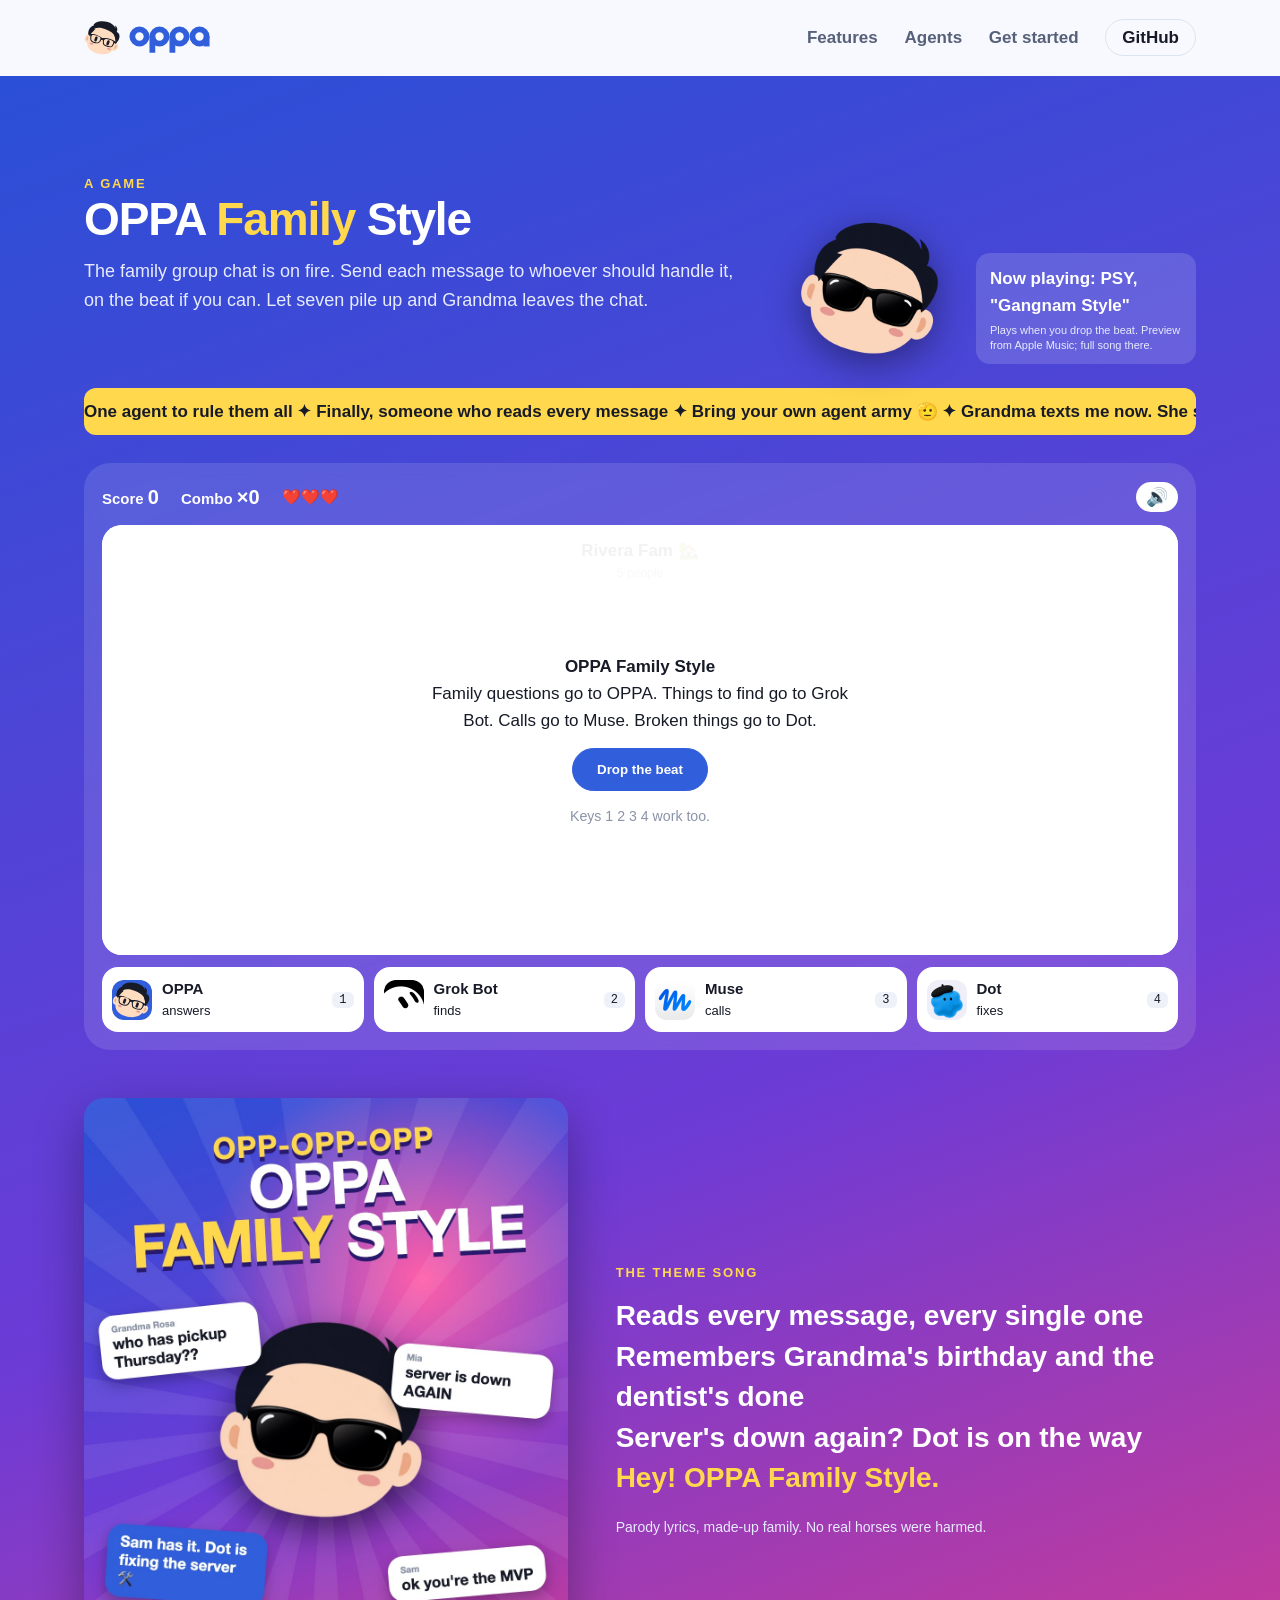
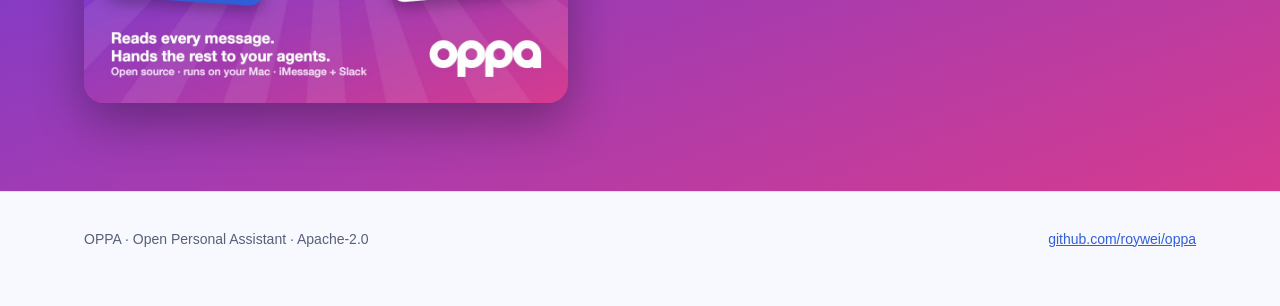
==== play.html @ af0b25fd "OPPA site: landing page, OPPA Family Style game, fun materials Co-Authored-By: Claude Opus 5.5 <nore" ====
<!doctype html>
<html lang="en">
<head>
<meta charset="utf-8">
<meta name="viewport" content="width=device-width, initial-scale=1">
<meta name="color-scheme" content="light dark">
<title>OPPA Family Style</title>
<meta name="description" content="A rhythm game: the family group chat is on fire, and you send every message to OPPA, Grok Bot, Muse or Dot.">
<meta property="og:title" content="OPPA · Your family's chief of staff">
<meta property="og:description" content="An open-source assistant that lives in your family group chat and runs on your own Mac.">
<meta property="og:image" content="https://roywei.github.io/oppa-site/media/og-1200x630.jpg">
<meta name="twitter:card" content="summary_large_image">
<link rel="icon" href="assets/oppa-icon.svg" type="image/svg+xml">
<link rel="stylesheet" href="assets/site.css">
</head>
<body>
<header class="wrap">
  <a href="index.html"><picture>
    <source srcset="assets/oppa-lockup-dark.svg" media="(prefers-color-scheme: dark)">
    <img src="assets/oppa-lockup-light.svg" alt="OPPA">
  </picture></a>
  <nav>
    <a href="index.html#features">Features</a>
    <a href="index.html#agents">Agents</a>
    <a href="index.html#start">Get started</a>
    <a class="star" href="https://github.com/roywei/oppa">GitHub</a>
  </nav>
</header>

<main>
<section id="family-style" class="fs fs-page">
  <div class="wrap">
    <div class="fs-head">
      <div>
        <div class="eyebrow">A game</div>
        <h2>OPPA <span>Family</span> Style</h2>
        <p class="section-lede">The family group chat is on fire. Send each message to whoever should handle it, on the beat if you can. Let seven pile up and Grandma leaves the chat.</p>
      </div>
      <div class="fs-side">
        <div class="fs-dancer" aria-hidden="true">
          <img class="fs-face" src="assets/oppa-face-shades.png" alt="">
        </div>
        <a class="fs-radio" href="https://music.apple.com/us/album/gangnam-style/1445144506?i=1445144527" target="_blank" rel="noopener">Now playing: PSY, "Gangnam Style"<small>Plays when you drop the beat. Preview from Apple Music; full song there.</small></a>
        <audio id="fs-song" src="https://audio-ssl.itunes.apple.com/itunes-assets/AudioPreview211/v4/00/53/c6/0053c6f7-6342-7a3d-37c5-60b896948bdb/mzaf_10727579274479911915.plus.aac.p.m4a" loop preload="none"></audio>
      </div>
    </div>

    <div class="fs-marquee" aria-hidden="true"><div>One agent to rule them all ✦ Finally, someone who reads every message ✦ Bring your own agent army 🫡 ✦ Grandma texts me now. She says please. ✦ Your Mac mini just got a job ✦ Inbox zero, family edition ✦ No new app. Just a new contact. ✦ One agent to rule them all ✦ Finally, someone who reads every message ✦ Bring your own agent army 🫡 ✦ Grandma texts me now. She says please. ✦ Your Mac mini just got a job ✦ Inbox zero, family edition ✦ No new app. Just a new contact. ✦ </div></div>
    <div class="fs-game" id="fs-game">
      <div class="fs-hud">
        <span>Score <b id="fs-score">0</b></span>
        <span>Combo <b id="fs-combo">×0</b></span>
        <span id="fs-lives">❤️❤️❤️</span>
        <button class="fs-mute" id="fs-mute" type="button" aria-label="Sound on or off">🔊</button>
      </div>
      <div class="fs-chat" id="fs-chat" aria-live="polite">
        <div class="fs-chat-head">Rivera Fam 🏡 <small id="fs-typing">5 people</small></div>
        <ol id="fs-queue"></ol>
        <div class="fs-banner" id="fs-banner">OPPA<br>FAMILY STYLE!</div>
        <div class="fs-start" id="fs-start">
          <p><b>OPPA Family Style</b><br>Family questions go to OPPA. Things to find go to Grok Bot. Calls go to Muse. Broken things go to Dot.</p>
          <button class="btn primary" id="fs-go" type="button">Drop the beat</button>
          <small>Keys 1 2 3 4 work too.</small>
        </div>
      </div>
      <div class="fs-pads">
        <button type="button" data-to="oppa"><img src="assets/oppa-icon.svg" alt=""><span><b>OPPA</b>answers</span><kbd>1</kbd></button>
        <button type="button" data-to="grok"><img src="assets/agent-grok-bot.png" alt=""><span><b>Grok Bot</b>finds</span><kbd>2</kbd></button>
        <button type="button" data-to="muse"><img src="assets/agent-muse.png" alt=""><span><b>Muse</b>calls</span><kbd>3</kbd></button>
        <button type="button" data-to="dot"><img src="assets/agent-dot.png" alt=""><span><b>Dot</b>fixes</span><kbd>4</kbd></button>
      </div>
    </div>

    <div class="fs-bottom">
      <img class="fs-poster" src="media/oppa-family-style-poster.jpg" alt="OPPA in sunglasses among family chat bubbles: who has pickup Thursday, server is down again, Sam has it and Dot is fixing the server. Headline: Opp-opp-opp, OPPA Family Style." loading="lazy">
      <div class="fs-lyrics">
        <div class="eyebrow">The theme song</div>
        <p>Reads every message, every single one<br>Remembers Grandma's birthday and the dentist's done<br>Server's down again? Dot is on the way<br><b>Hey! OPPA Family Style.</b></p>
        <p class="note">Parody lyrics, made-up family. No real horses were harmed.</p>
      </div>
    </div>
  </div>
</section>

<style>
.fs { background: linear-gradient(160deg, #2a4fd6, #6d3bd6 60%, #d63b8f); color: #fff; border-top: 0; }
.fs .section-lede, .fs .note { color: #e6ebff; }
.fs .eyebrow { color: #ffd84d; }
.fs h2 span { color: #ffd84d; }
.fs-side { display: flex; align-items: flex-end; gap: 18px; }
.fs-radio { display: block; width: 220px; padding: 12px 14px; border-radius: 14px; background: #ffffff26; color: #fff; font-weight: 700; text-decoration: none; }
.fs-radio:hover { background: #ffffff3d; }
.fs-radio small { display: block; margin-top: 4px; color: #e6ebff; font-size: 11px; font-weight: 500; line-height: 1.3; }
.fs-head { display: flex; align-items: center; justify-content: space-between; gap: 32px; }
.fs-dancer { position: relative; flex: none; width: 170px; height: 200px; }
.fs-face { position: absolute; bottom: 0; left: 10px; width: 150px; filter: drop-shadow(0 10px 18px #0006); animation: fs-ride .9091s infinite; animation-play-state: paused; }
.fs.playing .fs-face { animation-play-state: running; }
.fs.party .fs-face { animation-duration: .4545s; }
@keyframes fs-ride { 0% { transform: translate(-10px, 0) rotate(-4deg); } 25% { transform: translate(-10px, -18px) rotate(-4deg); } 50% { transform: translate(10px, 0) rotate(4deg); } 75% { transform: translate(10px, -18px) rotate(4deg); } 100% { transform: translate(-10px, 0) rotate(-4deg); } }

.fs-marquee { overflow: hidden; margin: 24px 0 0; padding: 10px 0; border-radius: 12px; background: #ffd84d; color: #171b27; font-weight: 800; white-space: nowrap; }
.fs-marquee div { display: inline-block; animation: fs-marquee 40s linear infinite; }
@keyframes fs-marquee { to { transform: translateX(-50%); } }
@media (prefers-reduced-motion: reduce) { .fs-marquee div { animation: none; } }
.fs-game { margin-top: 28px; padding: 18px; border-radius: 26px; background: #ffffff1f; backdrop-filter: blur(8px); }
.fs-hud { display: flex; align-items: center; gap: 22px; margin-bottom: 12px; font-size: 15px; font-weight: 600; }
.fs-hud b { font-size: 20px; }
.fs-mute { margin-left: auto; padding: 4px 10px; border: 0; border-radius: 999px; background: #fff; font-size: 18px; cursor: pointer; }
.fs-chat { position: relative; height: 430px; overflow: hidden; border-radius: 20px; background: #fff; color: #171b27; }
.fs-chat-head { padding: 12px 16px; border-bottom: 1px solid #e6e9f2; font-weight: 700; text-align: center; }
.fs-chat-head small { display: block; color: #8a93a8; font-weight: 500; font-size: 12px; }
.fs-chat ol { display: flex; flex-direction: column; gap: 8px; margin: 0; padding: 12px 14px; list-style: none; }
.fs-chat li { align-self: flex-start; max-width: 85%; padding: 8px 14px; border-radius: 18px; background: #e9ebf0; font-size: 15px; line-height: 1.35; animation: fs-pop .25s ease-out; transition: opacity .35s, transform .35s; }
.fs-chat li i { display: block; color: #8a93a8; font-size: 11px; font-style: normal; }
.fs-chat li.now { outline: 3px solid #ffd84d; }
.fs-chat li.done { opacity: 0; transform: translateX(60px); }
.fs-chat li.wrong { animation: fs-shake .3s; background: #ffd9de; }
.fs-chat li.reply { align-self: flex-start; background: #315eda; color: #fff; }
@keyframes fs-pop { from { transform: scale(.6); opacity: 0; } }
@keyframes fs-shake { 25% { transform: translateX(-8px); } 75% { transform: translateX(8px); } }
.fs-banner { position: absolute; inset: 0; display: grid; place-items: center; color: #fff; font-size: clamp(28px, 6vw, 54px); font-weight: 900; line-height: 1; text-align: center; text-shadow: 0 6px 0 #6d3bd6; background: #ffd84dcc; opacity: 0; pointer-events: none; transform: scale(.7); transition: .25s; }
.fs-banner.on { opacity: 1; transform: scale(1); }
.fs-start { position: absolute; inset: 0; display: grid; place-content: center; gap: 14px; padding: 24px; text-align: center; background: #fffffff0; }
.fs-start p { max-width: 26em; margin: 0; }
.fs-start small { color: #8a93a8; }
.fs-start .btn { justify-self: center; }
.fs-pads { display: grid; grid-template-columns: repeat(4, 1fr); gap: 10px; margin-top: 12px; }
.fs-pads button { display: flex; align-items: center; gap: 10px; padding: 10px; border: 0; border-radius: 16px; background: #fff; color: #171b27; font: inherit; font-size: 13px; text-align: left; cursor: pointer; transition: transform .08s; }
.fs-pads button:active, .fs-pads button.hit { transform: scale(.94); background: #ffd84d; }
.fs-pads img { width: 40px; height: 40px; border-radius: 12px; }
.fs-pads b { display: block; font-size: 15px; }
.fs-pads kbd { margin-left: auto; padding: 1px 7px; border-radius: 6px; background: #eef1f8; font: 12px var(--mono); }
.fs-bottom { display: grid; grid-template-columns: minmax(0, 5fr) minmax(0, 6fr); gap: 48px; align-items: center; margin-top: 48px; }
.fs-poster { width: 100%; border-radius: 20px; box-shadow: 0 18px 50px #0005; }
.fs-lyrics p { margin: 12px 0 0; font-size: clamp(20px, 2.2vw, 28px); line-height: 1.45; font-weight: 600; }
.fs-lyrics p b { color: #ffd84d; }
.fs-lyrics .note { margin-top: 18px; font-size: 14px; font-weight: 400; }
@media (max-width: 760px) {
  .fs-bottom { grid-template-columns: 1fr; gap: 28px; }
  .fs-side { align-items: center; }
  .fs-side { flex-direction: column; align-items: flex-start; }
  .fs-radio { width: auto; }
  .fs-head { flex-direction: column-reverse; align-items: flex-start; }
  .fs-pads { grid-template-columns: 1fr 1fr; }
  .fs-pads kbd { display: none; }
  .fs-chat { height: 380px; }
}
</style>

<script>
(() => {
  const BPM = 132, BEAT = 60 / BPM;
  const LINES = [
    ["Grandma Rosa", "Is anyone picking up Leo Thursday? I have book club 📚", "oppa"],
    ["Sam", "Did the dentist ever call back about Mia?", "muse"],
    ["Mia", "the minecraft server is down AGAIN", "dot"],
    ["Alex", "find Leo's blue scooter somewhere close", "grok"],
    ["Leo", "what's for dinner", "oppa"],
    ["Grandma Rosa", "Can someone book my flu shot? I hate the phone", "muse"],
    ["Sam", "why is the wifi so slow", "dot"],
    ["Alex", "cheapest flights to Orlando in December?", "grok"],
    ["Mia", "when is my piano recital", "oppa"],
    ["Sam", "call the plumber, the sink is doing the thing", "muse"],
    ["Leo", "the printer is printing nothing but sadness", "dot"],
    ["Grandma Rosa", "Where can I buy the good dumplings near me?", "grok"],
    ["Alex", "remind me to sign the field trip slip", "oppa"],
    ["Sam", "can someone cancel the gym trial before they charge us", "muse"],
    ["Mia", "iPad says storage full help", "dot"],
    ["Leo", "is there a LEGO store open right now", "grok"],
    ["Grandma Rosa", "What day is Thanksgiving this year?", "oppa"],
    ["Alex", "move my 3pm haircut to Saturday", "muse"],
    ["Sam", "the garage door app logged me out again", "dot"],
    ["Mia", "find me a costume that is a cat but cooler", "grok"],
  ];
  const REPLY = { oppa: "OPPA: on it ✅", grok: "OPPA → Grok Bot 🔎", muse: "OPPA → Muse ☎️", dot: "OPPA → Dot 🛠️" };
  const ORDER = ["oppa", "grok", "muse", "dot"];
  const $ = id => document.getElementById(id);
  const root = $("family-style"), queueEl = $("fs-queue");
  let ctx, master, muted = false, nextNote = 0, step = 0, t0 = 0, timer = 0, spawnTimer = 0;
  let state = null;

  // An original beat: kick, clap, hats, and a bouncy square-wave riff in A minor.
  const RIFF = [57, 0, 57, 60, 0, 57, 55, 0, 57, 0, 57, 60, 62, 60, 57, 0];
  const hz = n => 440 * Math.pow(2, (n - 69) / 12);
  function tone(at, freq, len, type, vol) {
    const o = ctx.createOscillator(), g = ctx.createGain();
    o.type = type; o.frequency.setValueAtTime(freq, at);
    g.gain.setValueAtTime(vol, at); g.gain.exponentialRampToValueAtTime(0.001, at + len);
    o.connect(g).connect(master); o.start(at); o.stop(at + len);
  }
  function kick(at) {
    const o = ctx.createOscillator(), g = ctx.createGain();
    o.frequency.setValueAtTime(150, at); o.frequency.exponentialRampToValueAtTime(40, at + 0.12);
    g.gain.setValueAtTime(0.9, at); g.gain.exponentialRampToValueAtTime(0.001, at + 0.2);
    o.connect(g).connect(master); o.start(at); o.stop(at + 0.2);
  }
  function noise(at, len, vol, hp) {
    const b = ctx.createBuffer(1, ctx.sampleRate * len, ctx.sampleRate), d = b.getChannelData(0);
    for (let i = 0; i < d.length; i++) d[i] = Math.random() * 2 - 1;
    const s = ctx.createBufferSource(), f = ctx.createBiquadFilter(), g = ctx.createGain();
    s.buffer = b; f.type = "highpass"; f.frequency.value = hp;
    g.gain.setValueAtTime(vol, at); g.gain.exponentialRampToValueAtTime(0.001, at + len);
    s.connect(f).connect(g).connect(master); s.start(at);
  }
  function schedule() {
    while (nextNote < ctx.currentTime + 0.12) {
      const s = step % 16;
      if (s % 4 === 0) kick(nextNote);
      if (s % 8 === 4) noise(nextNote, 0.15, 0.5, 1200);
      if (s % 2 === 1) noise(nextNote, 0.04, 0.15, 7000);
      if (RIFF[s]) tone(nextNote, hz(RIFF[s] + (state && state.party ? 12 : 0)), 0.16, "square", 0.08);
      if (s === 0 && step % 64 === 0) tone(nextNote, hz(45), BEAT * 4, "sawtooth", 0.05);
      nextNote += BEAT / 4; step++;
    }
  }
  function startSynth() {
    clearInterval(timer);
    t0 = nextNote = ctx.currentTime + 0.05; step = 0;
    timer = setInterval(schedule, 25);
  }
  const song = $("fs-song");
  let usingSong = false;
  function onBeat() {
    if (usingSong) {
      const phase = (song.currentTime / BEAT) % 1;
      return phase < 0.2 || phase > 0.8;
    }
    if (!ctx) return false;
    const phase = ((ctx.currentTime - t0) / BEAT) % 1;
    return phase < 0.18 || phase > 0.82;
  }

  function render() {
    $("fs-score").textContent = state.score;
    $("fs-combo").textContent = "×" + state.combo;
    $("fs-lives").textContent = "❤️".repeat(state.lives) + "🖤".repeat(3 - state.lives);
    const waiting = [...queueEl.querySelectorAll("li.msg:not(.done)")];
    waiting.forEach((li, i) => li.classList.toggle("now", i === 0));
    $("fs-typing").textContent = waiting.length > 4 ? "Grandma Rosa is typing…" : "5 people";
  }
  function spawn() {
    if (!state || state.over) return;
    const [who, text, to] = LINES[Math.floor(Math.random() * LINES.length)];
    const li = document.createElement("li");
    li.className = "msg"; li.dataset.to = to;
    li.innerHTML = "<i></i>"; li.firstChild.textContent = who; li.append(text);
    queueEl.append(li);
    const waiting = queueEl.querySelectorAll("li.msg:not(.done)").length;
    if (waiting >= 7) return end("Grandma Rosa left the chat.");
    state.gap = Math.max(650, state.gap * 0.96);
    spawnTimer = setTimeout(spawn, state.gap);
    render();
  }
  const SHOUTS = ["OPPA<br>FAMILY STYLE!", "ONE AGENT<br>TO RULE THEM ALL", "GRANDMA<br>APPROVES", "AGENT ARMY<br>ASSEMBLE", "INBOX ZERO,<br>FAMILY EDITION"];
  function party() {
    $("fs-banner").innerHTML = SHOUTS[(state.combo / 10 - 1) % SHOUTS.length];
    state.party = true; root.classList.add("party");
    $("fs-banner").classList.add("on");
    setTimeout(() => $("fs-banner").classList.remove("on"), 1200);
    setTimeout(() => { if (state) { state.party = false; root.classList.remove("party"); } }, BEAT * 8000);
  }
  function send(to) {
    if (!state || state.over) return;
    const pad = document.querySelector(`.fs-pads [data-to="${to}"]`);
    pad.classList.add("hit"); setTimeout(() => pad.classList.remove("hit"), 120);
    const li = queueEl.querySelector("li.msg:not(.done)");
    if (!li) return;
    if (li.dataset.to === to) {
      state.combo++;
      const bonus = onBeat() ? 5 : 0;
      state.score += 10 * Math.min(1 + Math.floor(state.combo / 5), 5) + bonus;
      li.classList.add("done");
      const r = document.createElement("li");
      r.className = "reply"; r.textContent = REPLY[to] + (bonus ? "  ON BEAT!" : "");
      li.after(r);
      setTimeout(() => { li.remove(); r.remove(); render(); }, 700);
      if (state.combo % 10 === 0) party();
    } else {
      state.combo = 0; state.lives--;
      li.classList.remove("wrong"); void li.offsetWidth; li.classList.add("wrong");
      if (state.lives <= 0) return end("Grandma Rosa is very disappointed.");
    }
    render();
  }
  function rank(score) {
    if (score >= 1000) return "One agent to rule them all 💍";
    if (score >= 700) return "Agent whisperer";
    if (score >= 450) return "Chief of staff";
    if (score >= 250) return "Family group chat MVP";
    if (score >= 100) return "Seen-by-4 survivor";
    return "Group chat intern";
  }
  function end(why) {
    state.over = true; clearTimeout(spawnTimer); clearInterval(timer); song.pause();
    root.classList.remove("playing", "party");
    const title = rank(state.score);
    const share = encodeURIComponent(`I scored ${state.score} in OPPA Family Style: "${title}". Can you keep up with the family group chat? 🐎`);
    const box = $("fs-start");
    box.innerHTML = "";
    const p = document.createElement("p");
    p.innerHTML = "<b></b><br>";
    p.firstChild.textContent = why;
    p.append(`Score ${state.score} · ${title}`);
    const again = document.createElement("button");
    again.className = "btn primary"; again.type = "button"; again.textContent = "Again!";
    again.onclick = start;
    const x = document.createElement("a");
    x.className = "btn"; x.textContent = "Brag on X";
    x.href = `https://x.com/intent/post?text=${share}&url=${encodeURIComponent(location.href.split("#")[0] + "#family-style")}`;
    x.target = "_blank"; x.rel = "noopener";
    box.append(p, again, x);
    box.style.display = "";
  }
  function start() {
    if (!ctx) {
      ctx = new (window.AudioContext || window.webkitAudioContext)();
      master = ctx.createGain(); master.gain.value = muted ? 0 : 0.7; master.connect(ctx.destination);
    }
    ctx.resume();
    clearInterval(timer); clearTimeout(spawnTimer);
    usingSong = true; song.muted = muted; song.currentTime = 0;
    song.play().catch(() => { usingSong = false; startSynth(); });
    queueEl.innerHTML = "";
    state = { score: 0, combo: 0, lives: 3, gap: 1800, over: false, party: false };
    $("fs-start").style.display = "none";
    root.classList.add("playing");
    render(); spawn();
  }
  $("fs-go").onclick = start;
  document.querySelectorAll(".fs-pads button").forEach(b => b.onclick = () => send(b.dataset.to));
  addEventListener("keydown", e => {
    const i = "1234".indexOf(e.key);
    if (i >= 0 && state && !state.over) { e.preventDefault(); send(ORDER[i]); }
  });
  $("fs-mute").onclick = () => {
    muted = !muted; $("fs-mute").textContent = muted ? "🔇" : "🔊";
    if (master) master.gain.value = muted ? 0 : 0.7;
    song.muted = muted;
  };
})();
</script>
</main>

<footer>
  <div class="wrap"><span>OPPA · Open Personal Assistant · Apache-2.0</span><a href="https://github.com/roywei/oppa">github.com/roywei/oppa</a></div>
</footer>
</body>
</html>
---- assets/site.css ----
:root {
  color-scheme: light dark;
  --bg: #f7f9fe;
  --surface: #ffffff;
  --surface-2: #eff3fc;
  --border: #dce3f0;
  --text: #171b27;
  --muted: #566079;
  --accent: #315eda;
  --accent-soft: #e9f0ff;
  --on-accent: #ffffff;
  --cobalt: #2a4fd6;
  --font: -apple-system, BlinkMacSystemFont, "Segoe UI", sans-serif;
  --mono: ui-monospace, "SF Mono", Menlo, Consolas, monospace;
}
@media (prefers-color-scheme: dark) {
  :root:not([data-theme="light"]) {
    --bg: #111827;
    --surface: #192235;
    --surface-2: #202c42;
    --border: #35425a;
    --text: #f6f8ff;
    --muted: #b5c1d8;
    --accent: #a9c0ff;
    --accent-soft: #1f2f57;
    --on-accent: #111827;
  }
}
* { box-sizing: border-box; }
html { scroll-behavior: smooth; }
body { margin: 0; background: var(--bg); color: var(--text); font: 17px/1.6 var(--font); -webkit-font-smoothing: antialiased; }
a { color: var(--accent); }
img, video { display: block; max-width: 100%; }
.wrap { max-width: 1160px; margin: 0 auto; padding: 0 24px; }
header.wrap { display: flex; align-items: center; justify-content: space-between; height: 76px; }
header img { height: 38px; }
nav a { margin-left: 22px; color: var(--muted); font-weight: 560; text-decoration: none; }
nav a:hover { color: var(--text); }
nav a.star { padding: 8px 16px; border: 1px solid var(--border); border-radius: 999px; color: var(--text); }

.hero { padding: 40px 0 72px; text-align: center; }
.eyebrow { color: var(--accent); font-size: 13px; font-weight: 700; letter-spacing: .14em; text-transform: uppercase; }
h1 { max-width: 15em; margin: 14px auto 18px; font-size: clamp(38px, 6vw, 72px); line-height: 1.03; letter-spacing: -.035em; }
h1 em { font-style: normal; color: var(--accent); }
.lede { max-width: 36em; margin: 0 auto 30px; color: var(--muted); font-size: 19px; }
.cta { display: flex; flex-wrap: wrap; justify-content: center; gap: 12px; }
.btn { display: inline-flex; align-items: center; padding: 13px 24px; border: 1px solid var(--border); border-radius: 999px; background: var(--surface); color: var(--text); font-weight: 650; text-decoration: none; }
.btn.primary { border-color: var(--accent); background: var(--accent); color: var(--on-accent); }
.film { margin: 48px auto 0; max-width: 1040px; border-radius: 24px; overflow: hidden; box-shadow: 0 24px 80px #182f6526; background: var(--cobalt); aspect-ratio: 16 / 9; }
.film video { width: 100%; height: 100%; object-fit: cover; }
.note { margin-top: 12px; color: var(--muted); font-size: 13px; }

.chips { display: flex; flex-wrap: wrap; justify-content: center; gap: 10px; margin: 40px 0 0; padding: 0; list-style: none; }
.chips li { padding: 7px 16px; border-radius: 999px; background: var(--accent-soft); color: var(--accent); font-size: 15px; font-weight: 650; }

section { padding: 88px 0; border-top: 1px solid var(--border); }
h2 { margin: 0 0 12px; font-size: clamp(30px, 3.8vw, 46px); line-height: 1.1; letter-spacing: -.025em; }
.section-lede { max-width: 40em; margin: 0 0 40px; color: var(--muted); font-size: 18px; }

.story > *, .grid > *, .why > * { min-width: 0; }
.story { display: grid; grid-template-columns: 1fr 1fr; gap: 64px; align-items: center; }
.story.flip > :first-child { order: 2; }
.story img { width: 100%; border-radius: 22px; box-shadow: 0 18px 60px #182f6522; }
.story ul { margin: 0; padding: 0; list-style: none; }
.story li { position: relative; margin: 0 0 16px; padding-left: 30px; }
.story li::before { content: ""; position: absolute; left: 4px; top: .55em; width: 12px; height: 12px; border-radius: 50%; background: var(--accent); }
.story li b { display: block; }
.story li span { color: var(--muted); }

.grid { display: grid; grid-template-columns: repeat(3, 1fr); gap: 18px; }
.card { padding: 26px; background: var(--surface); border: 1px solid var(--border); border-radius: 20px; }
.card h3 { margin: 0 0 8px; font-size: 19px; }
.card p { margin: 0; color: var(--muted); font-size: 15.5px; }
.card .ico { display: grid; place-items: center; width: 40px; height: 40px; margin-bottom: 14px; border-radius: 12px; background: var(--accent-soft); font-size: 20px; }

.why { display: grid; grid-template-columns: 1fr 1fr; gap: 16px; }
.why div { padding: 24px; border-radius: 20px; background: var(--accent-soft); }
.why b { display: block; margin-bottom: 6px; font-size: 18px; }
.why span { color: var(--muted); font-size: 15.5px; }

.posters { display: grid; grid-auto-flow: column; grid-auto-columns: minmax(220px, 1fr); gap: 16px; overflow-x: auto; padding-bottom: 8px; scroll-snap-type: x mandatory; }
.posters img { width: 100%; border-radius: 14px; scroll-snap-align: start; border: 1px solid var(--border); }

ol.steps { display: grid; grid-template-columns: repeat(3, 1fr); gap: 18px; margin: 0; padding: 0; list-style: none; counter-reset: step; }
ol.steps li { padding: 24px; background: var(--surface); border: 1px solid var(--border); border-radius: 20px; counter-increment: step; }
ol.steps li::before { content: counter(step); display: grid; place-items: center; width: 32px; height: 32px; margin-bottom: 12px; border-radius: 50%; background: var(--accent); color: var(--on-accent); font-weight: 700; }
pre { overflow-x: auto; margin: 28px 0 0; padding: 18px 20px; background: var(--surface); border: 1px solid var(--border); border-radius: 14px; font: 14px/1.6 var(--mono); }
.status { margin-top: 28px; padding: 18px 22px; border-left: 4px solid var(--accent); background: var(--surface); border-radius: 0 14px 14px 0; color: var(--muted); }

footer { padding: 36px 0 56px; border-top: 1px solid var(--border); color: var(--muted); font-size: 14px; }
footer .wrap { display: flex; flex-wrap: wrap; align-items: center; justify-content: space-between; gap: 12px; }

@media (max-width: 900px) {
  .story, .grid, ol.steps { grid-template-columns: 1fr; gap: 28px; }
  .story.flip > :first-child { order: 0; }
  nav a:not(.star) { display: none; }
  .wrap { padding: 0 16px; }
  section { padding: 64px 0; }
}
@media (max-width: 520px) { .why { grid-template-columns: 1fr; } }

.ico-shades { display: inline-block; width: 22px; height: 22px; margin-right: 6px; vertical-align: -5px; }
.play-link { white-space: nowrap; }
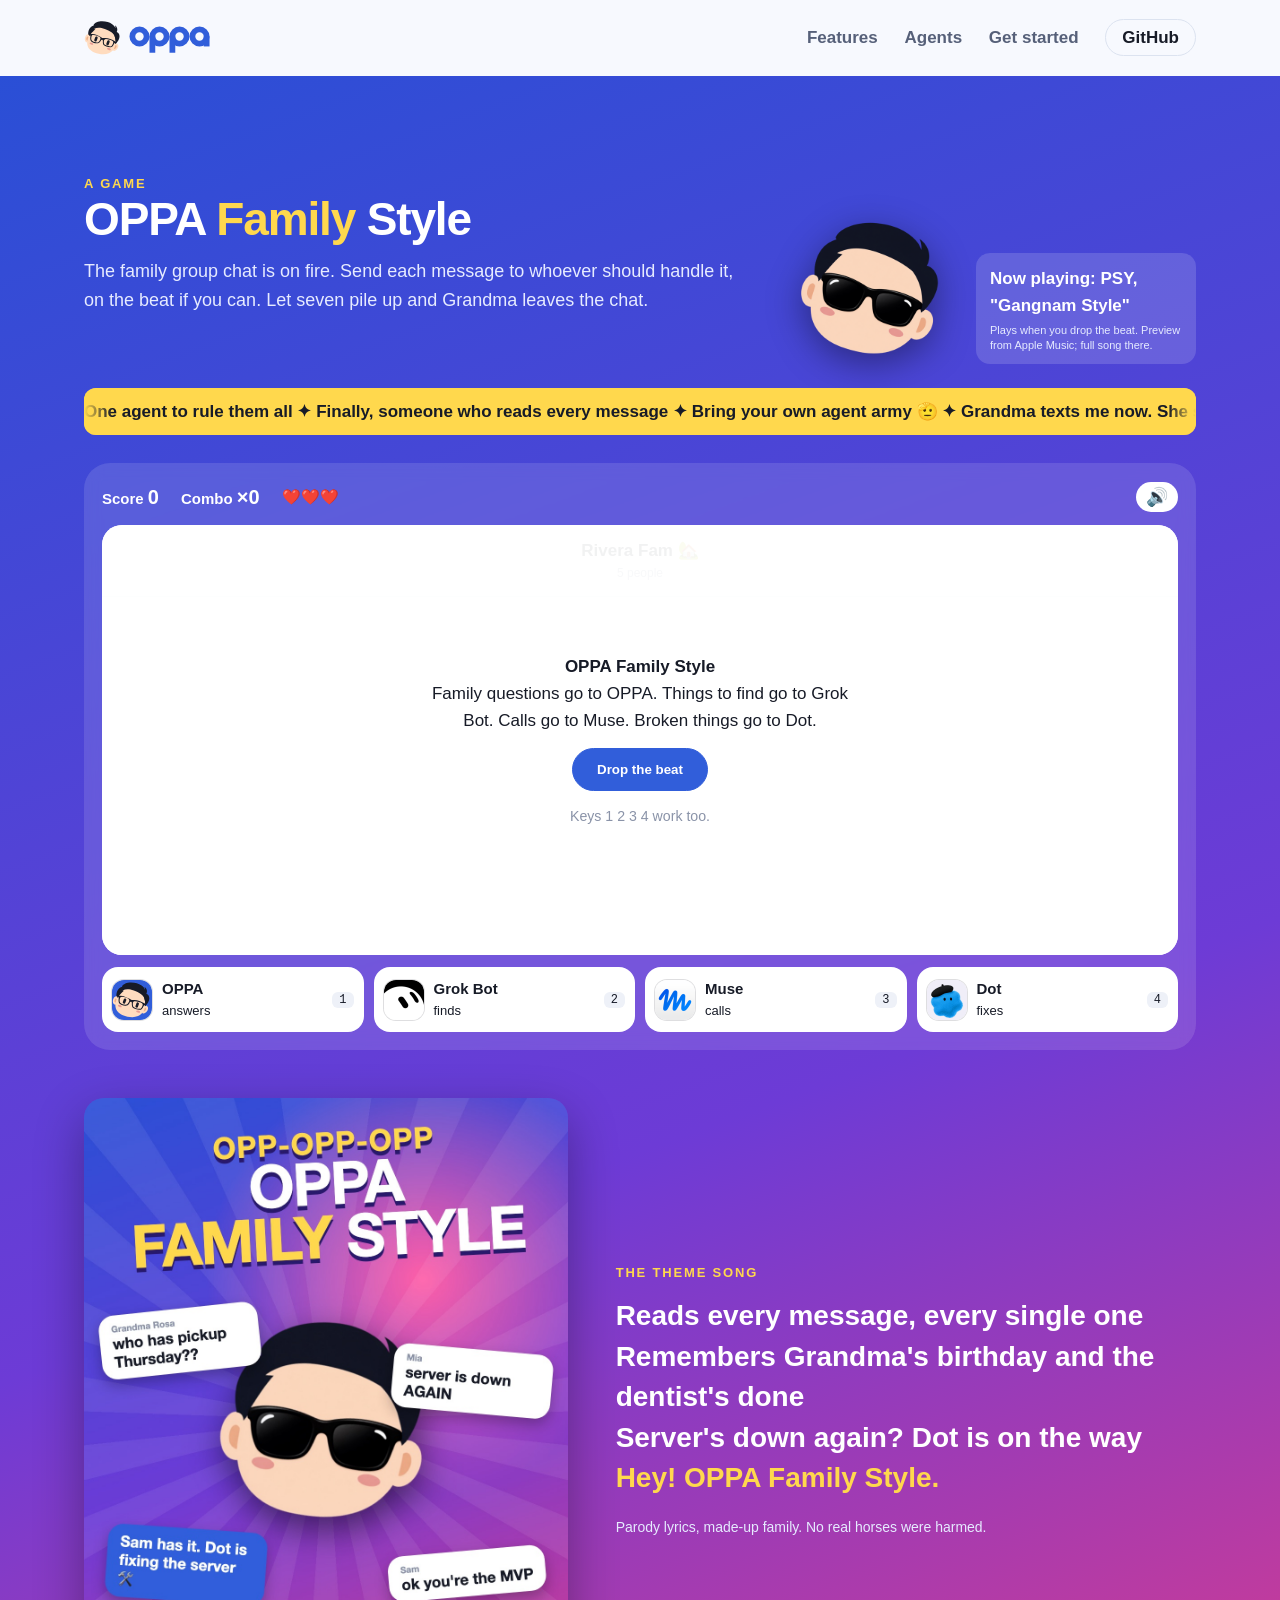
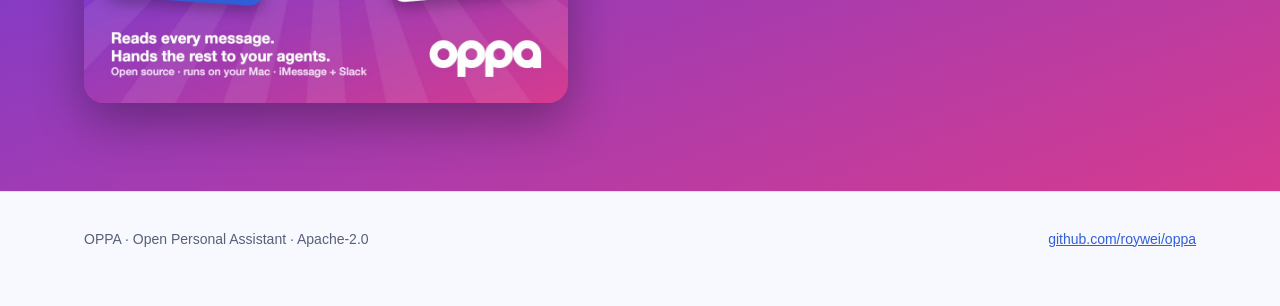
==== commit b5a41a21: "Errands section, tall promo video on phones, game pad and marquee polish Co-Authored-By: Claude Opus" ====
--- a/play.html
+++ b/play.html
@@ -8,7 +8,7 @@
 <meta name="description" content="A rhythm game: the family group chat is on fire, and you send every message to OPPA, Grok Bot, Muse or Dot.">
 <meta property="og:title" content="OPPA · Your family's chief of staff">
 <meta property="og:description" content="An open-source assistant that lives in your family group chat and runs on your own Mac.">
-<meta property="og:image" content="https://roywei.github.io/oppa-site/media/og-1200x630.jpg">
+<meta property="og:image" content="https://www.iaml.ai/oppa-site/media/og-1200x630.jpg">
 <meta name="twitter:card" content="summary_large_image">
 <link rel="icon" href="assets/oppa-icon.svg" type="image/svg+xml">
 <link rel="stylesheet" href="assets/site.css">
@@ -98,7 +98,10 @@
 .fs.party .fs-face { animation-duration: .4545s; }
 @keyframes fs-ride { 0% { transform: translate(-10px, 0) rotate(-4deg); } 25% { transform: translate(-10px, -18px) rotate(-4deg); } 50% { transform: translate(10px, 0) rotate(4deg); } 75% { transform: translate(10px, -18px) rotate(4deg); } 100% { transform: translate(-10px, 0) rotate(-4deg); } }
 
-.fs-marquee { overflow: hidden; margin: 24px 0 0; padding: 10px 0; border-radius: 12px; background: #ffd84d; color: #171b27; font-weight: 800; white-space: nowrap; }
+.fs-marquee { overflow: hidden; margin: 24px 0 0; padding: 10px 0; position: relative; border-radius: 12px; background: #ffd84d; color: #171b27; font-weight: 800; white-space: nowrap; }
+.fs-marquee::before, .fs-marquee::after { content: ""; position: absolute; top: 0; bottom: 0; z-index: 1; width: 28px; pointer-events: none; }
+.fs-marquee::before { left: 0; background: linear-gradient(90deg, #ffd84d, #ffd84d00); }
+.fs-marquee::after { right: 0; background: linear-gradient(270deg, #ffd84d, #ffd84d00); }
 .fs-marquee div { display: inline-block; animation: fs-marquee 40s linear infinite; }
 @keyframes fs-marquee { to { transform: translateX(-50%); } }
 @media (prefers-reduced-motion: reduce) { .fs-marquee div { animation: none; } }
@@ -127,7 +130,7 @@
 .fs-pads { display: grid; grid-template-columns: repeat(4, 1fr); gap: 10px; margin-top: 12px; }
 .fs-pads button { display: flex; align-items: center; gap: 10px; padding: 10px; border: 0; border-radius: 16px; background: #fff; color: #171b27; font: inherit; font-size: 13px; text-align: left; cursor: pointer; transition: transform .08s; }
 .fs-pads button:active, .fs-pads button.hit { transform: scale(.94); background: #ffd84d; }
-.fs-pads img { width: 40px; height: 40px; border-radius: 12px; }
+.fs-pads img { flex: none; width: 40px; height: 40px; border-radius: 12px; box-shadow: 0 0 0 1px #171b2724; }
 .fs-pads b { display: block; font-size: 15px; }
 .fs-pads kbd { margin-left: auto; padding: 1px 7px; border-radius: 6px; background: #eef1f8; font: 12px var(--mono); }
 .fs-bottom { display: grid; grid-template-columns: minmax(0, 5fr) minmax(0, 6fr); gap: 48px; align-items: center; margin-top: 48px; }
--- a/assets/site.css
+++ b/assets/site.css
@@ -94,10 +94,11 @@
   .story, .grid, ol.steps { grid-template-columns: 1fr; gap: 28px; }
   .story.flip > :first-child { order: 0; }
   nav a:not(.star) { display: none; }
-  .wrap { padding: 0 16px; }
+  .wrap { padding-left: 16px; padding-right: 16px; }
   section { padding: 64px 0; }
 }
 @media (max-width: 520px) { .why { grid-template-columns: 1fr; } }
+@media (max-width: 600px) { .film { aspect-ratio: 720 / 1280; max-width: 420px; } }
 
 .ico-shades { display: inline-block; width: 22px; height: 22px; margin-right: 6px; vertical-align: -5px; }
 .play-link { white-space: nowrap; }
